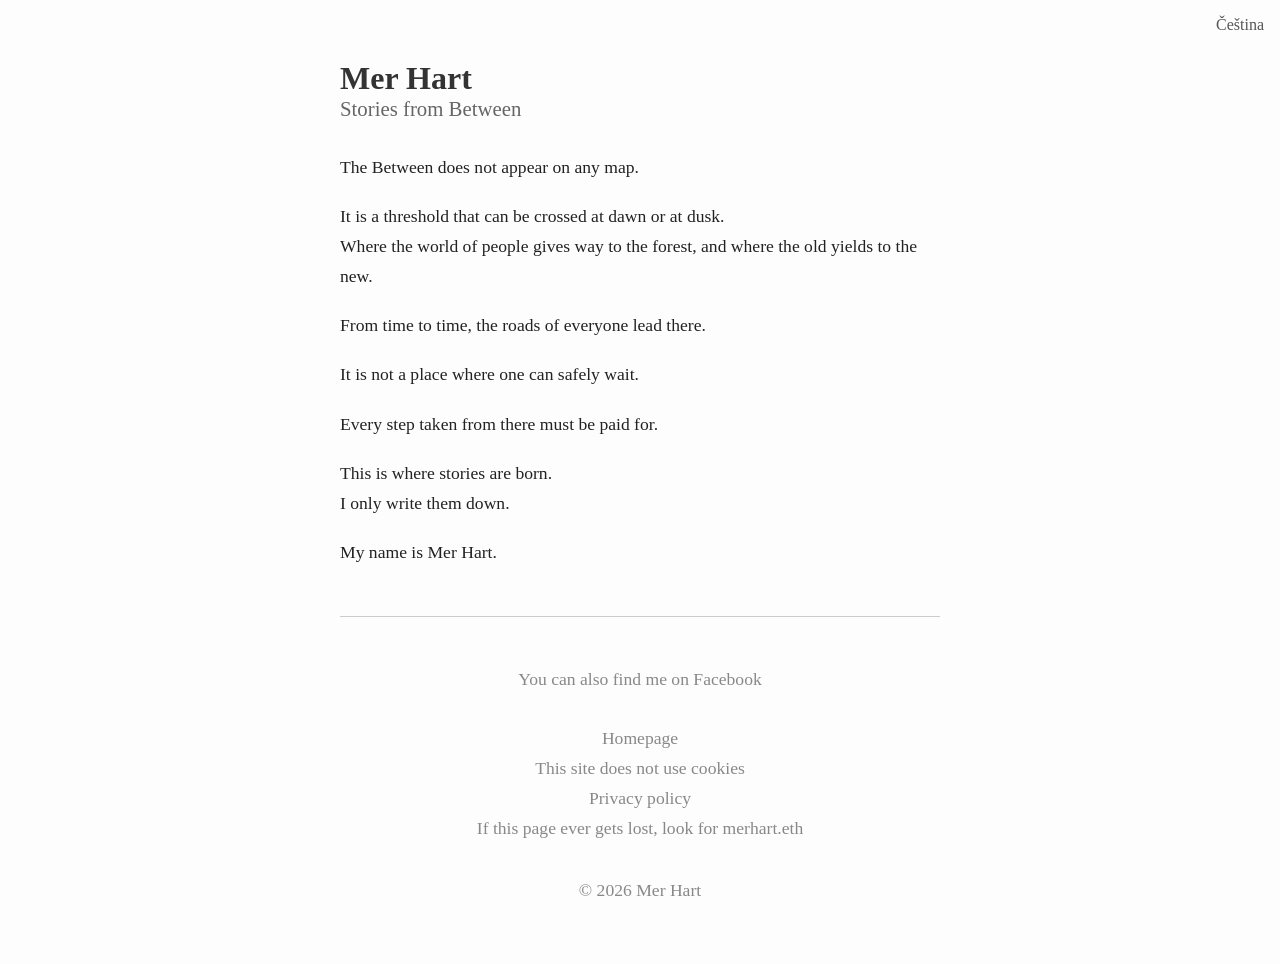
==== en/index.html @ 10106d23 "Added OpenGraph image" ====
<!DOCTYPE html>
<html lang="en">
<head>
  <meta charset="UTF-8">
  <title>Mer Hart · Stories from Between</title>
  <meta name="description" content="Mer Hart – Stories from Between. Original stories from the Between, where reality, dreams, and the old world meet.">
  <meta name="viewport" content="width=device-width, initial-scale=1.0">
  <link rel="stylesheet" href="/css/style.css">
  <link rel="icon" href="/favicon.ico" type="image/x-icon" />
  <link rel="icon" type="image/png" sizes="32x32" href="/favicon-32x32.png">
  <link rel="icon" type="image/png" sizes="16x16" href="/favicon-16x16.png">
  <link rel="shortcut icon" href="/favicon.ico">
  <meta property="og:title" content="Mer Hart · Stories from Between">
  <meta property="og:description" content="Original stories from the Between, where reality, dreams, and the old world meet.">
  <meta property="og:type" content="website">
  <meta property="og:url" content="https://merhart.com/en/">
  <meta property="og:locale" content="en_US">
  <meta property="og:site_name" content="Mer Hart">
  <meta property="og:image" content="https://merhart.com/images/og.jpg">
  <meta property="og:image:width" content="1200">
  <meta property="og:image:height" content="630">
  <meta property="og:image:type" content="image/jpeg">
  <meta property="og:image:alt" content="Mer Hart – Stories from Between">  
  <meta name="twitter:card" content="summary">
  <meta name="twitter:title" content="Mer Hart · Stories from Between">
  <meta name="twitter:description" content="Original stories from the Between, where reality, dreams, and the old world meet.">
  <meta name="twitter:image" content="https://merhart.com/images/og.jpg">
  <meta name="twitter:card" content="summary_large_image">
</head>
<body>
  <div class="lang-switch">
    <a href="/">Čeština</a>
  </div>
  <main>
    <h1>Mer Hart</h1>
    <h2 class="subtitle">Stories from Between</h2>

<p>The Between does not appear on any map.</p>
<p>It is a threshold that can be crossed at dawn or at dusk.<br />
Where the world of people gives way to the forest, and where the old yields to the new.</p>
<p>From time to time, the roads of everyone lead there.</p>
<p>It is not a place where one can safely wait.</p>
<p>Every step taken from there must be paid for.</p>
<p>This is where stories are born.<br />
I only write them down.</p>
<p>My name is Mer Hart.</p>

<div id="footer"></div>
<script>
  fetch("/en/footer.html")
    .then(response => response.text())
    .then(html => document.getElementById("footer").innerHTML = html)
    .catch(err => console.error("Chyba při načítání patičky:", err));
</script>
<noscript>
  <div style="text-align: center; color: #900; font-size: 14px; padding: 1rem;">
    This page needs JavaScript enabled to show footer.
  </div>
</noscript>
<p class="copyright">© <span id="year"></span> Mer Hart</p>

  </main>
<script>
  document.getElementById('year').textContent = new Date().getFullYear();
</script>
</body>
</html>
---- css/style.css ----
body {
  margin: 0;
  padding: 2rem;
  font-family: 'Georgia', serif;
  background-color: #fdfdfd;
  color: #333;
  display: flex;
  justify-content: center;
  align-items: center;
  min-height: 100vh;
}

main {
  max-width: 600px;
  text-align: left;
}

main a {
  color: #333;
  text-decoration: none;
}

main a:hover {
  text-decoration: underline;
}

h1 {
  font-size: 2rem;
  margin-bottom: 0.5rem;
}

.subtitle {
  font-size: 1.3rem;
  font-weight: normal;
  margin-top: -0.5rem;
  margin-bottom: 2rem;
  color: #666;
}

p {
  margin-bottom: 1.2rem;
  line-height: 1.7;
  font-size: 1.1rem;
  color: #222; 
}

.lang-switch {
  position: absolute;
  top: 1rem;
  right: 1rem;
}

.lang-switch a {
  color: #555;
  text-decoration: none;
}

footer {
  font-size: 0.9rem;
  color: #777;
  margin-top: 3rem;
  text-align:center;
}

footer a {
  color: #777;
  text-decoration: none;
}

hr {
  border: none;
  border-top: 1px solid #ccc;
  margin: 3rem 0;
}

.privacy-note {
  margin-top: 0.5rem;
  text-align:center;
  color: #888;
}
.privacy-note a{
  text-align:center;
  color: #888;
}

.copyright {
  color: #888;
  text-align: center;
  margin-top: 2rem;
}

.story-note {
  font-style: italic;
  color: #666;
  font-size: 1rem;
  margin-bottom: 2rem;
}
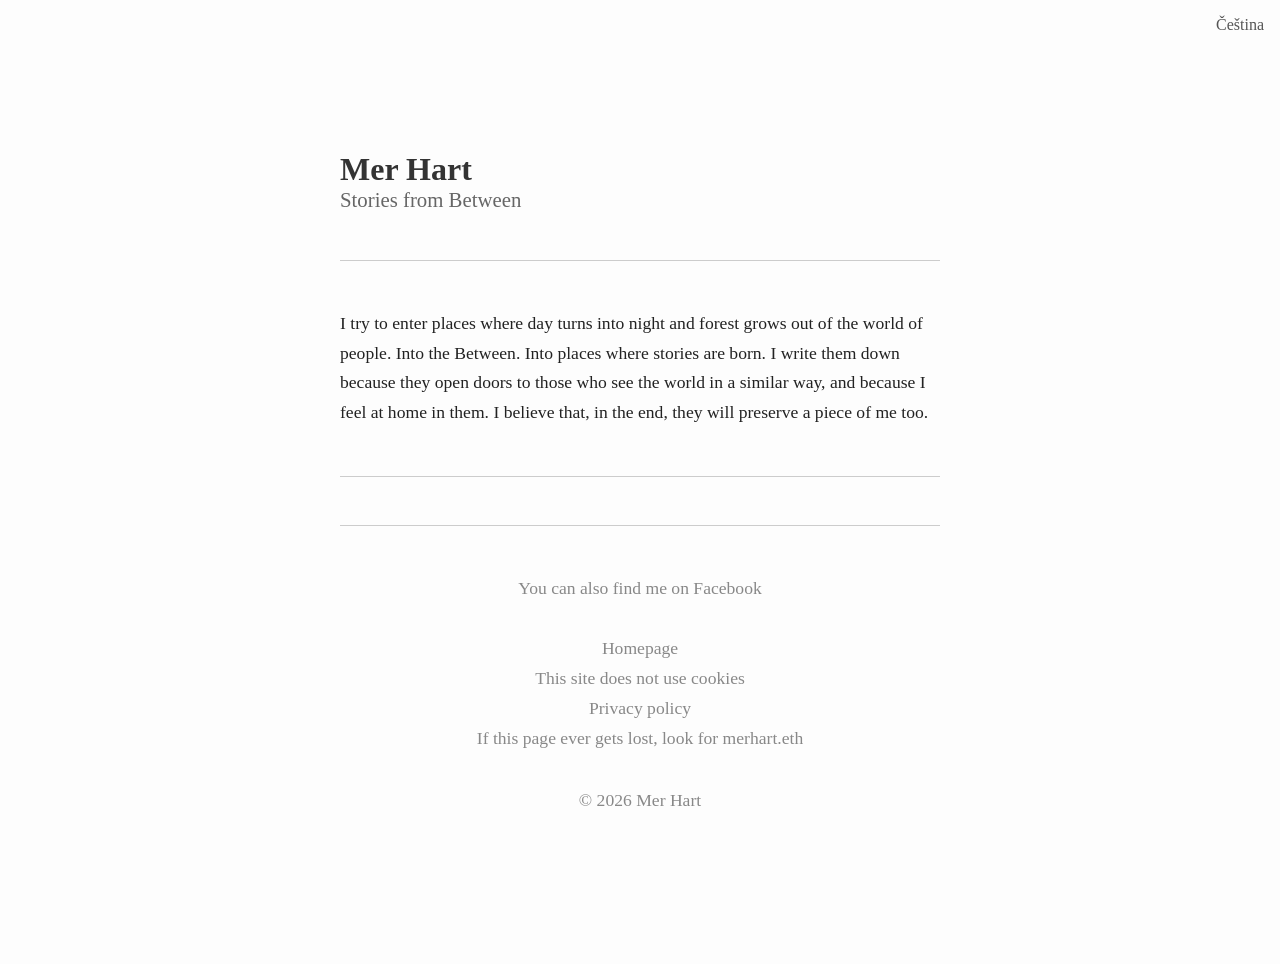
==== commit 6b61e4e0: "Update English homepage introduction" ====
--- a/en/index.html
+++ b/en/index.html
@@ -21,7 +21,6 @@
   <meta property="og:image:height" content="630">
   <meta property="og:image:type" content="image/jpeg">
   <meta property="og:image:alt" content="Mer Hart – Stories from Between">  
-  <meta name="twitter:card" content="summary">
   <meta name="twitter:title" content="Mer Hart · Stories from Between">
   <meta name="twitter:description" content="Original stories from the Between, where reality, dreams, and the old world meet.">
   <meta name="twitter:image" content="https://merhart.com/images/og.jpg">
@@ -35,15 +34,11 @@
     <h1>Mer Hart</h1>
     <h2 class="subtitle">Stories from Between</h2>
 
-<p>The Between does not appear on any map.</p>
-<p>It is a threshold that can be crossed at dawn or at dusk.<br />
-Where the world of people gives way to the forest, and where the old yields to the new.</p>
-<p>From time to time, the roads of everyone lead there.</p>
-<p>It is not a place where one can safely wait.</p>
-<p>Every step taken from there must be paid for.</p>
-<p>This is where stories are born.<br />
-I only write them down.</p>
-<p>My name is Mer Hart.</p>
+<hr>
+
+<p>I try to enter places where day turns into night and forest grows out of the world of people. Into the Between. Into places where stories are born. I write them down because they open doors to those who see the world in a similar way, and because I feel at home in them. I believe that, in the end, they will preserve a piece of me too.</p>
+
+<hr>
 
 <div id="footer"></div>
 <script>
--- a/css/style.css
+++ b/css/style.css
@@ -11,6 +11,7 @@
 }
 
 main {
+  width: 100%;
   max-width: 600px;
   text-align: left;
 }
@@ -94,4 +95,45 @@
   color: #666;
   font-size: 1rem;
   margin-bottom: 2rem;
+}
+
+.story-list {
+  display: grid;
+  width: 100%;
+  max-width: 500px;
+  margin: 0 auto;
+  gap: 1.75rem;
+}
+
+.story-item {
+  min-width: 0;
+  margin: 0;
+  text-align: left;
+}
+
+.story-item h2 {
+  margin: 0;
+  font-size: 1.3rem;
+}
+
+.story-item p {
+  margin: 0.1rem 0 0;
+  color: #666;
+  font-size: 1.1rem;
+  line-height: 1.5;
+  overflow-wrap: anywhere;
+}
+
+@media (max-width: 600px) {
+  body:has(.lang-switch) {
+    flex-direction: column;
+    justify-content: flex-start;
+    align-items: stretch;
+  }
+
+  .lang-switch {
+    position: static;
+    align-self: flex-end;
+    margin-bottom: 3rem;
+  }
 }
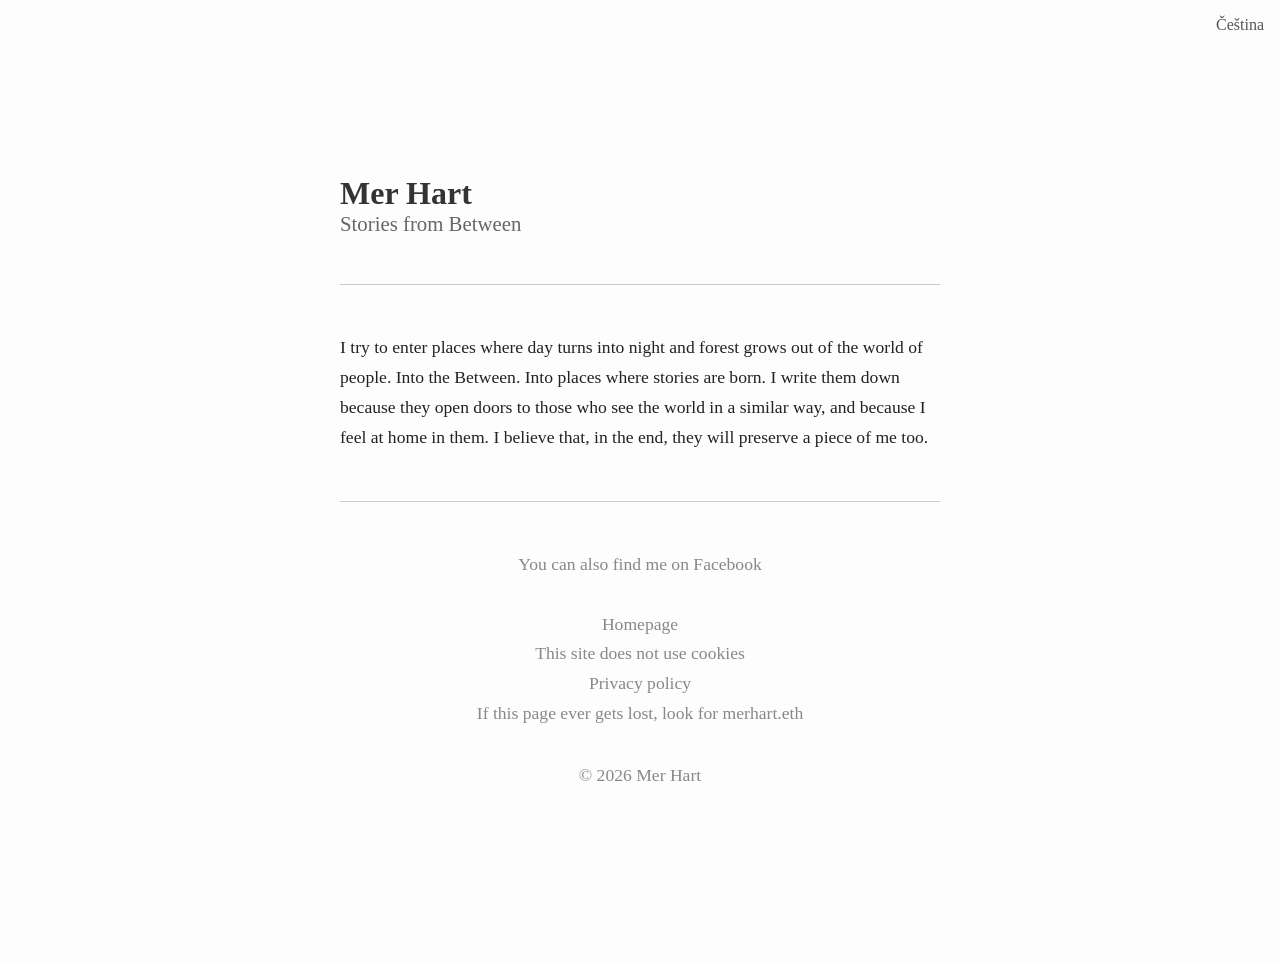
==== commit 202bfa2f: "Remove duplicate divider on English homepage" ====
--- a/en/index.html
+++ b/en/index.html
@@ -38,8 +38,6 @@
 
 <p>I try to enter places where day turns into night and forest grows out of the world of people. Into the Between. Into places where stories are born. I write them down because they open doors to those who see the world in a similar way, and because I feel at home in them. I believe that, in the end, they will preserve a piece of me too.</p>
 
-<hr>
-
 <div id="footer"></div>
 <script>
   fetch("/en/footer.html")
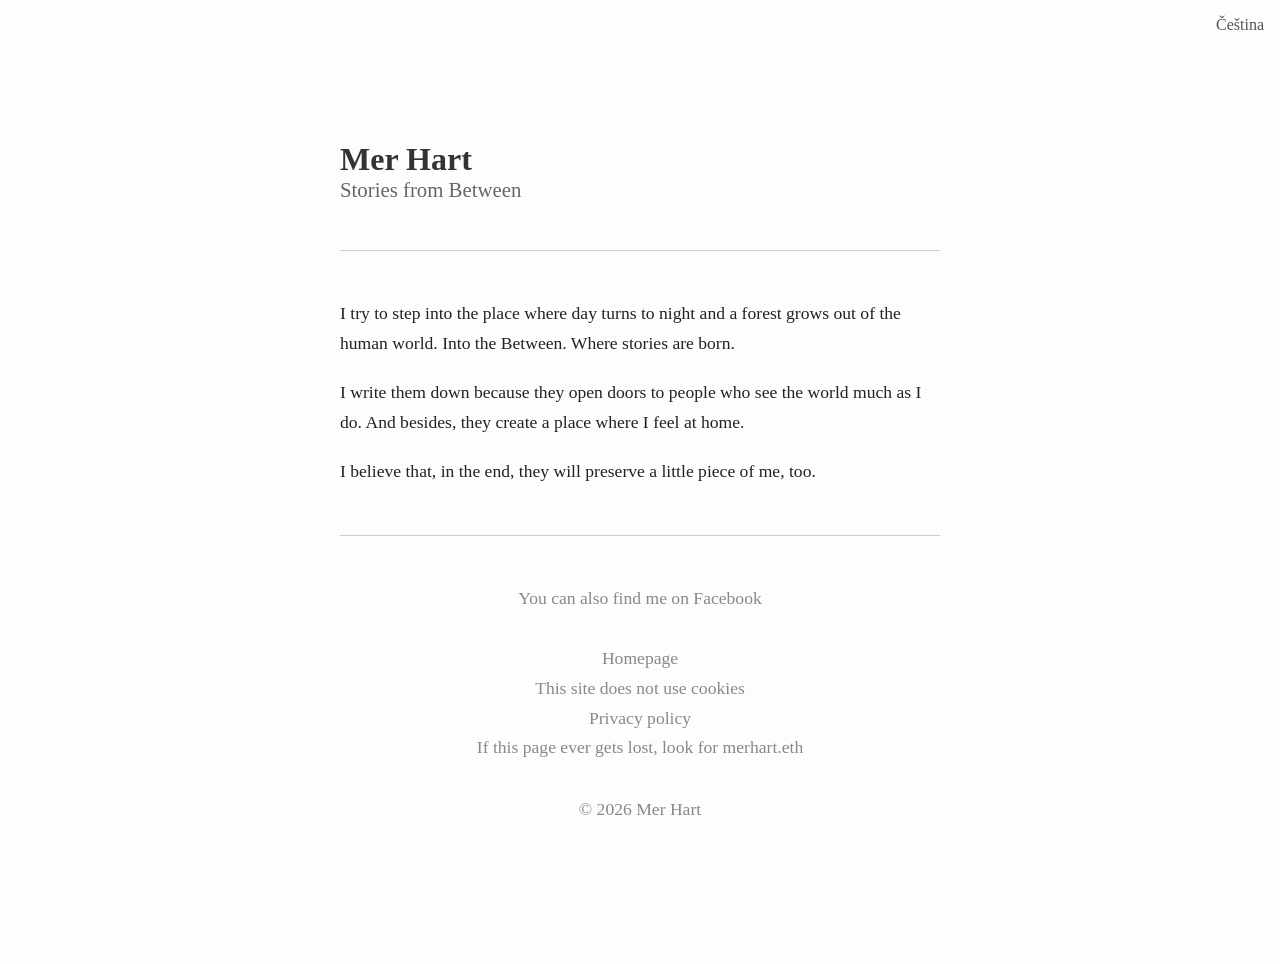
==== commit abad8ff2: "Update Mer Hart homepage introduction (EN)" ====
--- a/en/index.html
+++ b/en/index.html
@@ -36,7 +36,11 @@
 
 <hr>
 
-<p>I try to enter places where day turns into night and forest grows out of the world of people. Into the Between. Into places where stories are born. I write them down because they open doors to those who see the world in a similar way, and because I feel at home in them. I believe that, in the end, they will preserve a piece of me too.</p>
+<p>I try to step into the place where day turns to night and a forest grows out of the human world. Into the Between. Where stories are born.</p>
+
+<p>I write them down because they open doors to people who see the world much as I do. And besides, they create a place where I feel at home.</p>
+
+<p>I believe that, in the end, they will preserve a little piece of me, too.</p>
 
 <div id="footer"></div>
 <script>
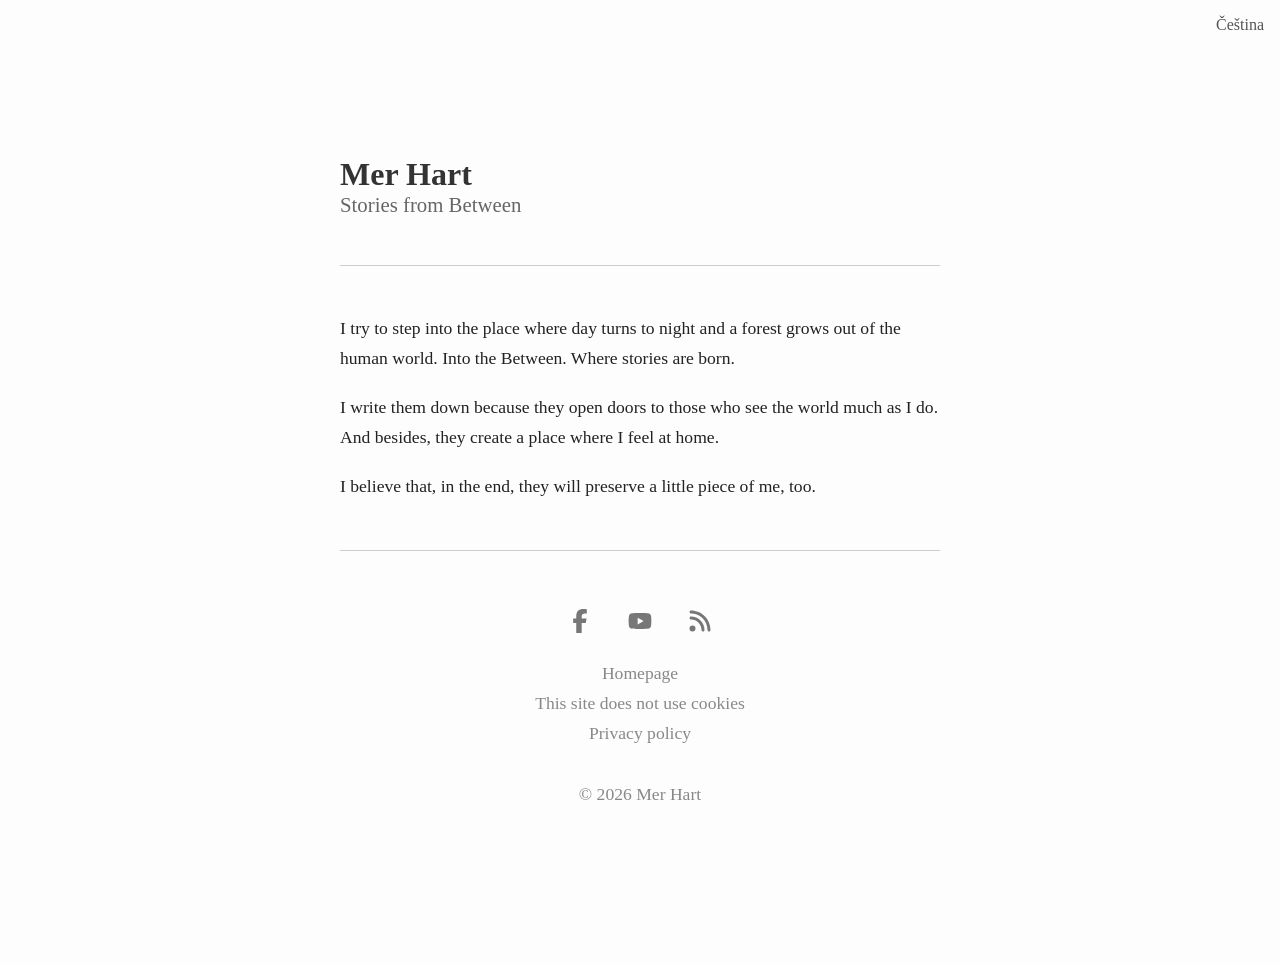
==== commit 0b47f424: "Refine homepage intro wording (English)" ====
--- a/en/index.html
+++ b/en/index.html
@@ -38,7 +38,7 @@
 
 <p>I try to step into the place where day turns to night and a forest grows out of the human world. Into the Between. Where stories are born.</p>
 
-<p>I write them down because they open doors to people who see the world much as I do. And besides, they create a place where I feel at home.</p>
+<p>I write them down because they open doors to those who see the world much as I do. And besides, they create a place where I feel at home.</p>
 
 <p>I believe that, in the end, they will preserve a little piece of me, too.</p>
 
--- a/css/style.css
+++ b/css/style.css
@@ -74,6 +74,42 @@
   margin: 3rem 0;
 }
 
+/* Quiet, accessible links to Mer Hart social channels. */
+.social-links {
+  display: flex;
+  justify-content: center;
+  align-items: center;
+  gap: 1rem;
+  margin: 0.5rem 0 1rem;
+}
+
+.social-links a {
+  display: inline-flex;
+  align-items: center;
+  justify-content: center;
+  width: 44px;
+  height: 44px;
+  color: #777;
+  text-decoration: none;
+}
+
+.social-links svg {
+  display: block;
+  width: 24px;
+  height: 24px;
+}
+
+.social-links a:hover,
+.social-links a:focus-visible {
+  color: #555;
+}
+
+.social-links a:focus-visible {
+  outline: 2px solid currentColor;
+  outline-offset: 2px;
+  border-radius: 4px;
+}
+
 .privacy-note {
   margin-top: 0.5rem;
   text-align:center;
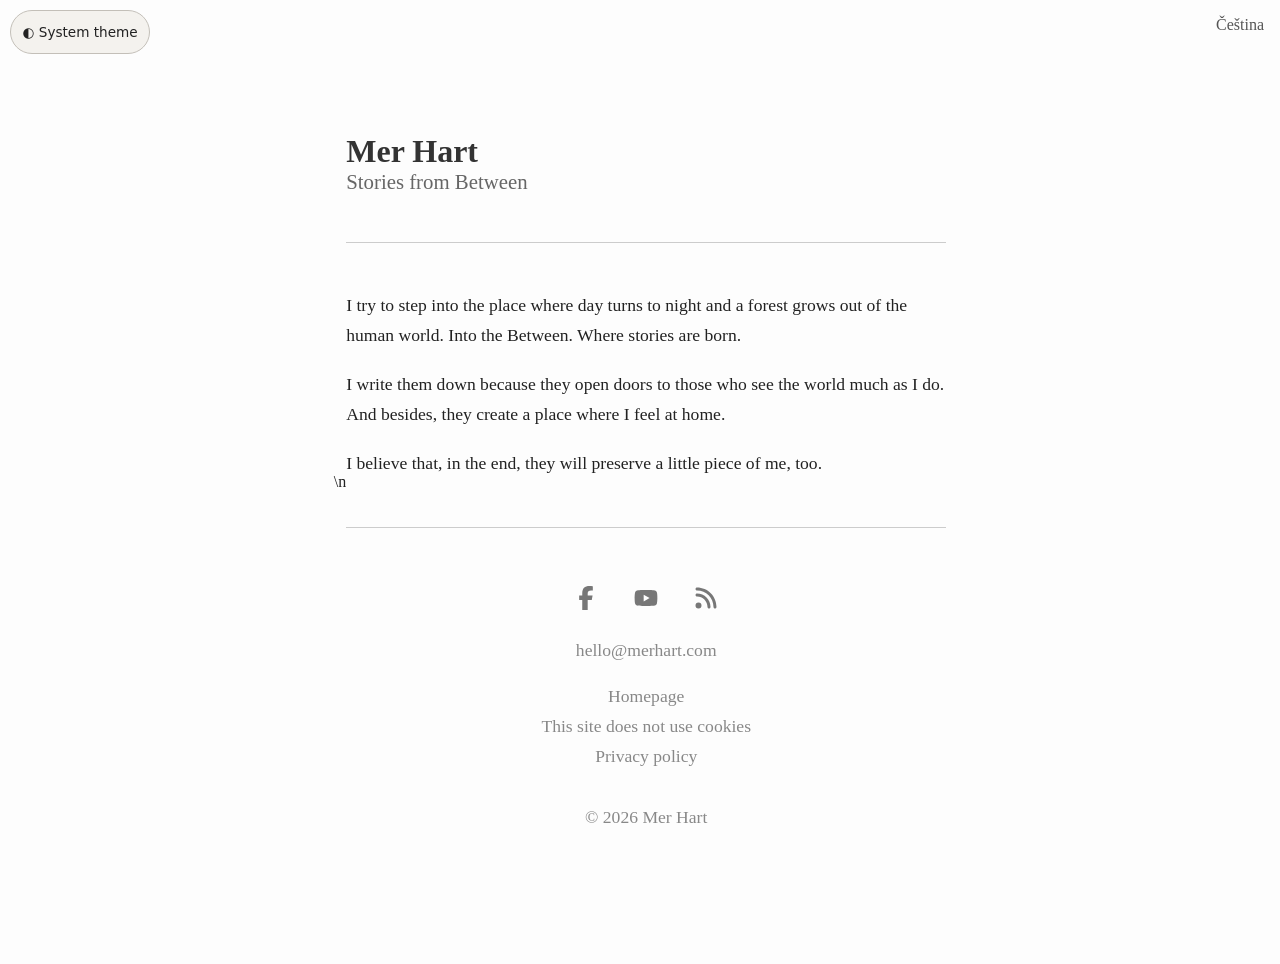
==== commit 6a5d1673: "Add reader-friendly dark theme and system-aware theme switcher" ====
--- a/en/index.html
+++ b/en/index.html
@@ -5,7 +5,7 @@
   <title>Mer Hart · Stories from Between</title>
   <meta name="description" content="Mer Hart – Stories from Between. Original stories from the Between, where reality, dreams, and the old world meet.">
   <meta name="viewport" content="width=device-width, initial-scale=1.0">
-  <link rel="stylesheet" href="/css/style.css">
+  <script src="/js/theme.js"></script>\n  <link rel="stylesheet" href="/css/style.css">
   <link rel="icon" href="/favicon.ico" type="image/x-icon" />
   <link rel="icon" type="image/png" sizes="32x32" href="/favicon-32x32.png">
   <link rel="icon" type="image/png" sizes="16x16" href="/favicon-16x16.png">
--- a/css/style.css
+++ b/css/style.css
@@ -110,6 +110,16 @@
   border-radius: 4px;
 }
 
+.contact-link {
+  margin: 0.5rem 0 1rem;
+  text-align: center;
+  color: #888;
+}
+
+.contact-link a {
+  color: #888;
+}
+
 .privacy-note {
   margin-top: 0.5rem;
   text-align:center;
@@ -172,4 +182,90 @@
     align-self: flex-end;
     margin-bottom: 3rem;
   }
-}+}
+
+/* Reader-friendly colors. The browser preference works without JavaScript. */
+:root {
+  color-scheme: light;
+  --page-bg: #fdfdfd;
+  --heading: #333333;
+  --body-text: #222222;
+  --primary-link: #333333;
+  --secondary-link: #555555;
+  --muted-text: #666666;
+  --footer-text: #777777;
+  --subtle-text: #888888;
+  --rule: #cccccc;
+  --control-bg: #f4f2ee;
+  --control-border: #c3bfb8;
+  --focus: #745834;
+}
+
+@media (prefers-color-scheme: dark) {
+  :root:not([data-theme="light"]) {
+    color-scheme: dark;
+    --page-bg: #191b1c;
+    --heading: #f0e9dc;
+    --body-text: #ded9cf;
+    --primary-link: #d4bea0;
+    --secondary-link: #c4b59f;
+    --muted-text: #aaa69e;
+    --footer-text: #aaa69e;
+    --subtle-text: #aaa69e;
+    --rule: #41413e;
+    --control-bg: #282a2b;
+    --control-border: #56534e;
+    --focus: #e5cba6;
+  }
+}
+:root[data-theme="dark"] {
+  color-scheme: dark;
+  --page-bg: #191b1c;
+  --heading: #f0e9dc;
+  --body-text: #ded9cf;
+  --primary-link: #d4bea0;
+  --secondary-link: #c4b59f;
+  --muted-text: #aaa69e;
+  --footer-text: #aaa69e;
+  --subtle-text: #aaa69e;
+  --rule: #41413e;
+  --control-bg: #282a2b;
+  --control-border: #56534e;
+  --focus: #e5cba6;
+}
+:root[data-theme="light"] { color-scheme: light; }
+
+body { background-color: var(--page-bg); color: var(--body-text); }
+h1, h2, h3 { color: var(--heading); }
+p, li { color: var(--body-text); }
+main a { color: var(--primary-link); }
+.subtitle, .story-note, .story-item p { color: var(--muted-text); }
+.lang-switch a { color: var(--secondary-link); }
+footer, footer a, .social-links a { color: var(--footer-text); }
+.social-links a:hover, .social-links a:focus-visible { color: var(--primary-link); }
+.contact-link, .contact-link a, .privacy-note, .privacy-note a, .copyright { color: var(--subtle-text); }
+hr { border-top-color: var(--rule); }
+a:focus-visible, .theme-toggle:focus-visible { outline: 2px solid var(--focus); outline-offset: 4px; }
+
+.theme-toggle {
+  position: fixed;
+  top: 0.65rem;
+  left: 0.65rem;
+  z-index: 10;
+  display: inline-flex;
+  align-items: center;
+  justify-content: center;
+  min-width: 44px;
+  min-height: 44px;
+  padding: 0.35rem 0.7rem;
+  border: 1px solid var(--control-border);
+  border-radius: 999px;
+  background: var(--control-bg);
+  color: var(--body-text);
+  font: 0.85rem/1.2 system-ui, sans-serif;
+  cursor: pointer;
+}
+.theme-toggle:hover { border-color: var(--primary-link); }
+@media (max-width: 600px) {
+  .theme-toggle { position: absolute; }
+}
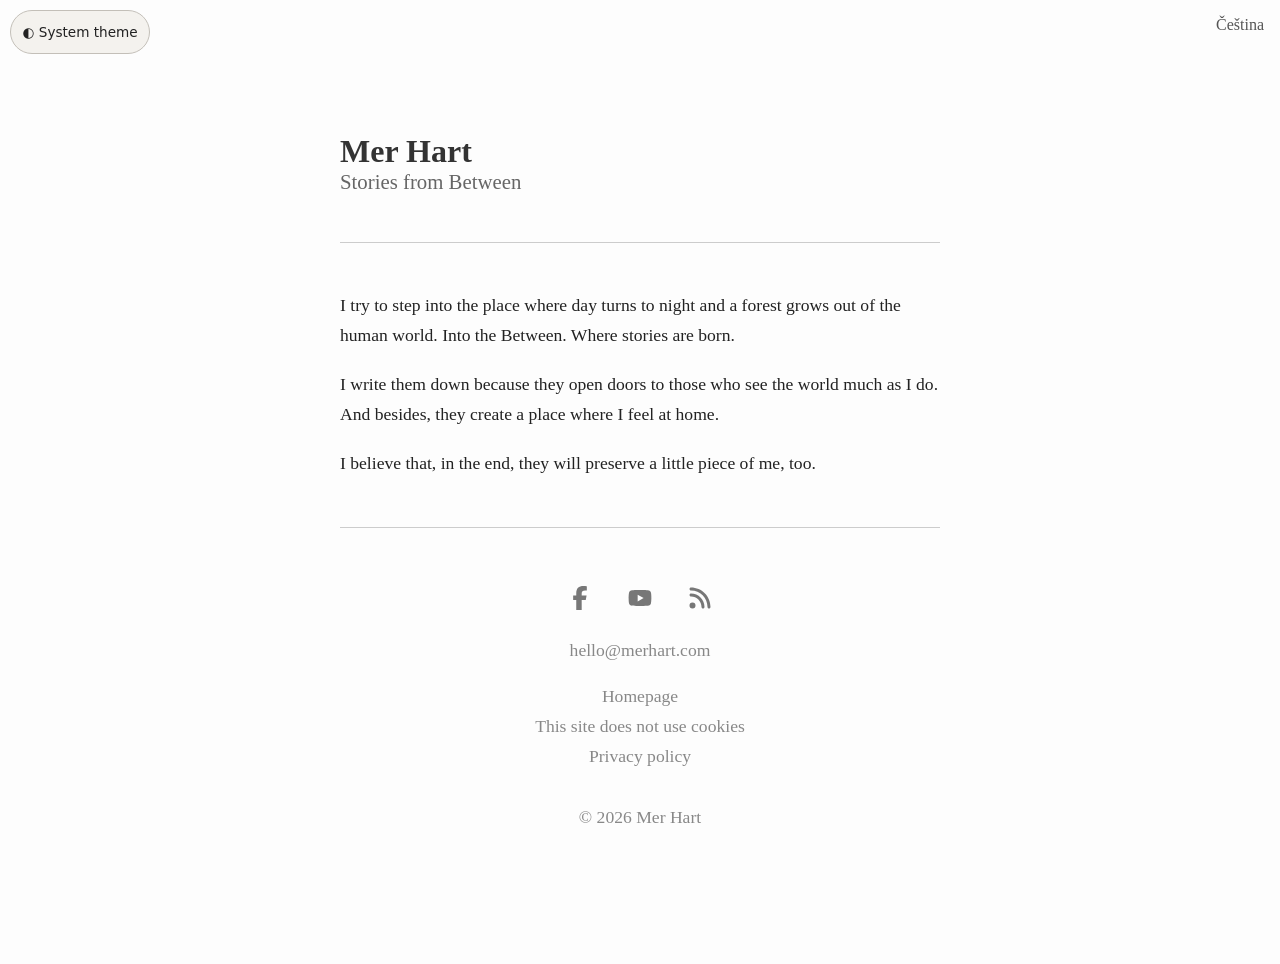
==== commit 193f176a: "Fix stylesheet linebreak in HTML heads" ====
--- a/en/index.html
+++ b/en/index.html
@@ -5,7 +5,8 @@
   <title>Mer Hart · Stories from Between</title>
   <meta name="description" content="Mer Hart – Stories from Between. Original stories from the Between, where reality, dreams, and the old world meet.">
   <meta name="viewport" content="width=device-width, initial-scale=1.0">
-  <script src="/js/theme.js"></script>\n  <link rel="stylesheet" href="/css/style.css">
+  <script src="/js/theme.js"></script>
+  <link rel="stylesheet" href="/css/style.css">
   <link rel="icon" href="/favicon.ico" type="image/x-icon" />
   <link rel="icon" type="image/png" sizes="32x32" href="/favicon-32x32.png">
   <link rel="icon" type="image/png" sizes="16x16" href="/favicon-16x16.png">
